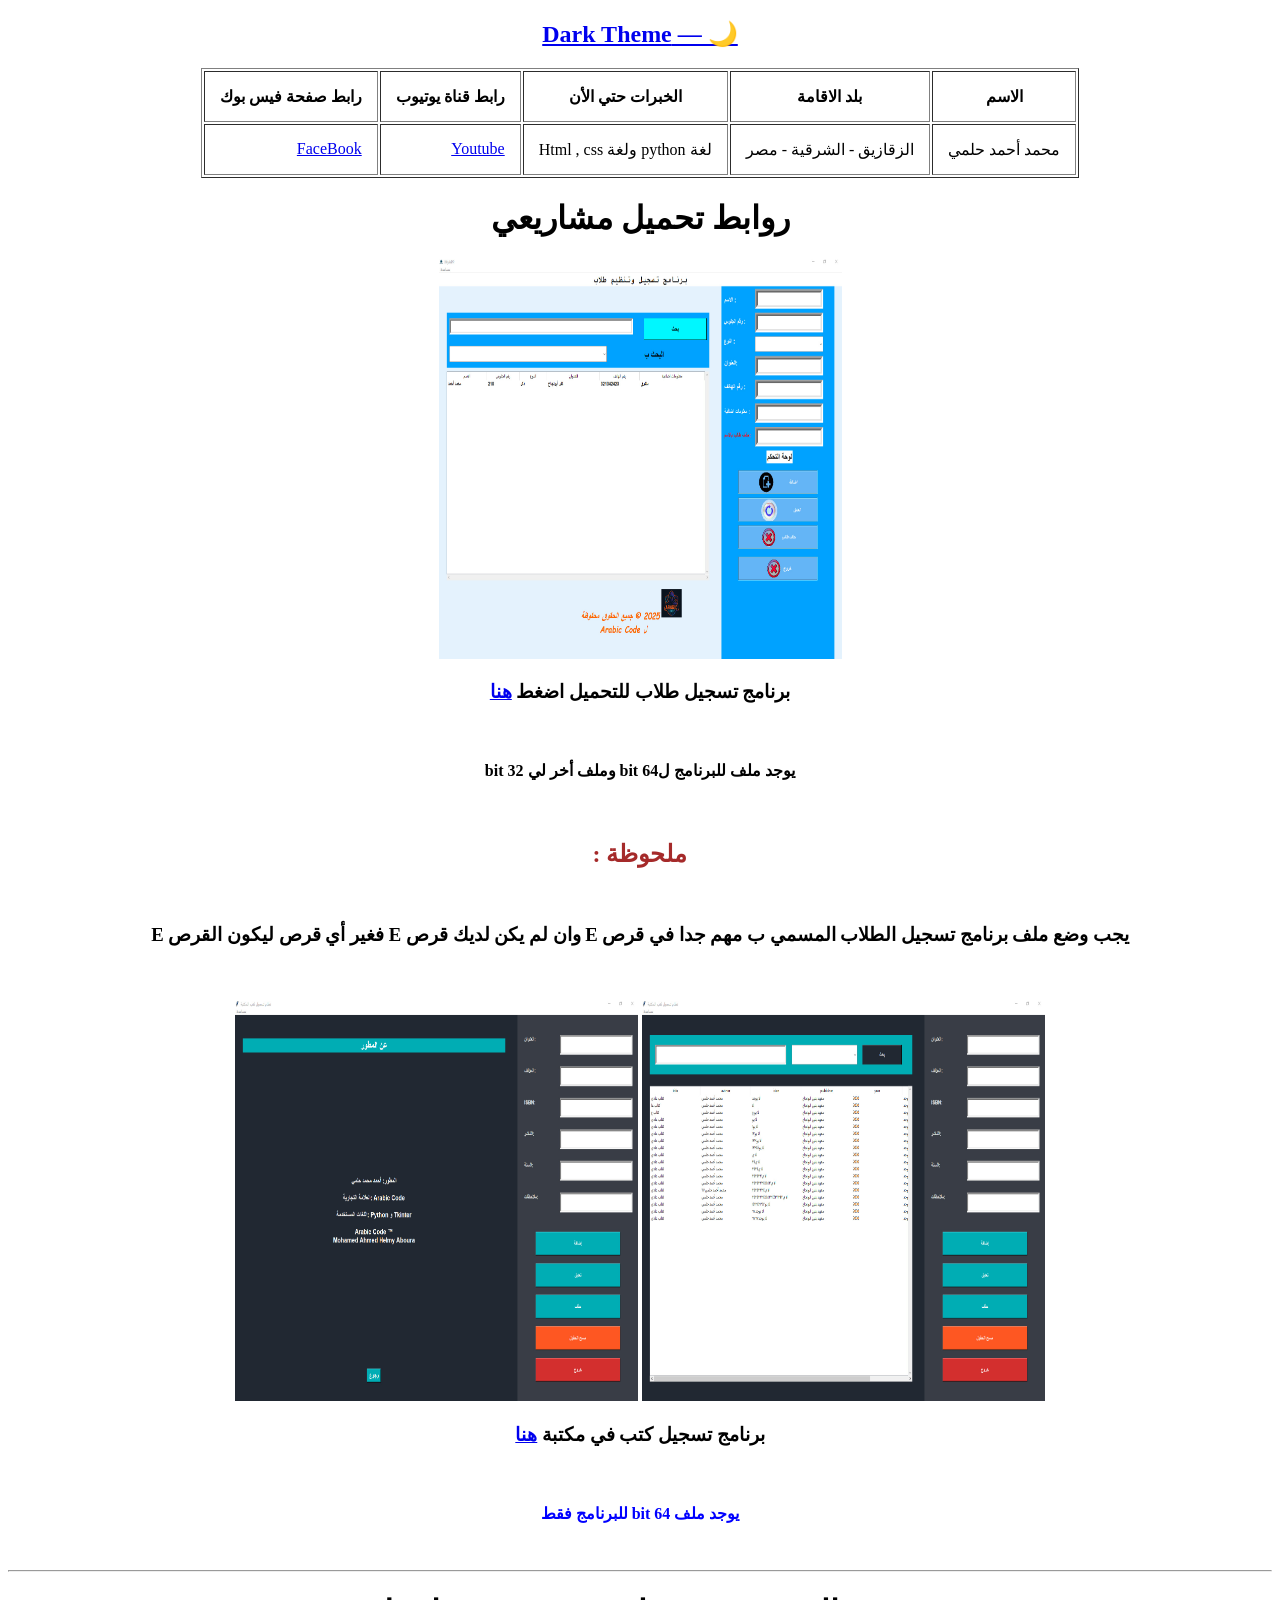
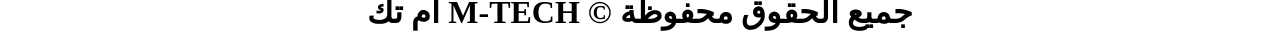
==== index.html @ 1eb2b3a7 "Update and rename موقعي .html to index.html" ====
<!DOCTYPE html>
<html lang="ar" dir="rtl">
<head>
    <meta charset="UTF-8">
    <meta name="viewport" content="width=device-width, initial-scale=1.0">
    <title>مشاريعي M-TECH</title>
    <link rel="icon" type="image/jpeg" href="8.jpg">

</head>
<body>
    <center>

    <h2><a href="index2.html">🌙 — Dark Theme </a></h2>

    <header>
        <table border="1" cellpadding="15" class="ree">
            <tr>
                <th>الاسم</th>
                <th>بلد الاقامة</th>
                <th>الخبرات حتي الأن</th>
                <th>رابط قناة يوتيوب</th>
                <th>رابط صفحة فيس بوك</th>
            </tr>

            <tr>
                <td>محمد أحمد حلمي</td>
                <td>الزقازيق - الشرقية - مصر</td>
                <td>لغة python ولغة Html , css </td>
                <td ><a href="https://www.youtube.com/@M-Tech11_dev" class="link1" target="_blank">Youtube</a></td>
                <td ><a href="https://www.facebook.com/mohamed.ahmed.helmy.aboura" class="link1" target="_blank">FaceBook</a></td>
            </tr>
        </table>
    </header>

    <main>

    <h1>روابط تحميل مشاريعي</h1>

        <section>


    <img src="1.jpg" alt="صورة برنامج تسجيل الطلاب" width="403" height="400" />

    <h3>برنامج تسجيل طلاب للتحميل اضغط  <a href="https://www.mediafire.com/file/fhd3fx7de8udrft/برنامج+تسجيل+طلاب+جديد.rar/file" target="_blank">هنا</a></h3>

    <br />

    <h4 class="re">يوجد ملف للبرنامج ل64 bit وملف أخر لي 32 bit</h4>
    
    <br />

    <h1 style="color:brown">ملحوظة : </h1>
    <br / >
    <h3>يجب وضع ملف برنامج تسجيل الطلاب المسمي ب مهم جدا في قرص E وان لم يكن لديك قرص E فغير أي قرص ليكون القرص E</h3>

    <br />

    </section>

    <section>

    
        <br / >

        <img src="2.jpg" alt="صورة برنامج تسجيل الكتب" width="403" height="400"/> <img src="3.jpg" alt="صورة برنامج تسجيل الكتب" width="403" height="400"/>
<br / >
        <h3>برنامج تسجيل كتب في مكتبة <a href="https://www.mediafire.com/file/rn9qs17rscm1urv/برنامج+تسجيل+كتب+مكتبة.rar/file" target="_blank">هنا</a></h3>
<br / >
        <h4 style="color:blue">يوجد ملف 64 bit للبرنامج فقط</h4>

        <br / >
        
        <hr>

    </section>

    </main>

    <footer>
        <h1 style="color:rgb(0, 0, 0)">جميع الحقوق محفوظة &copy; M-TECH ام تك</h1>
    </footer>
    </center>

</body>

</html>
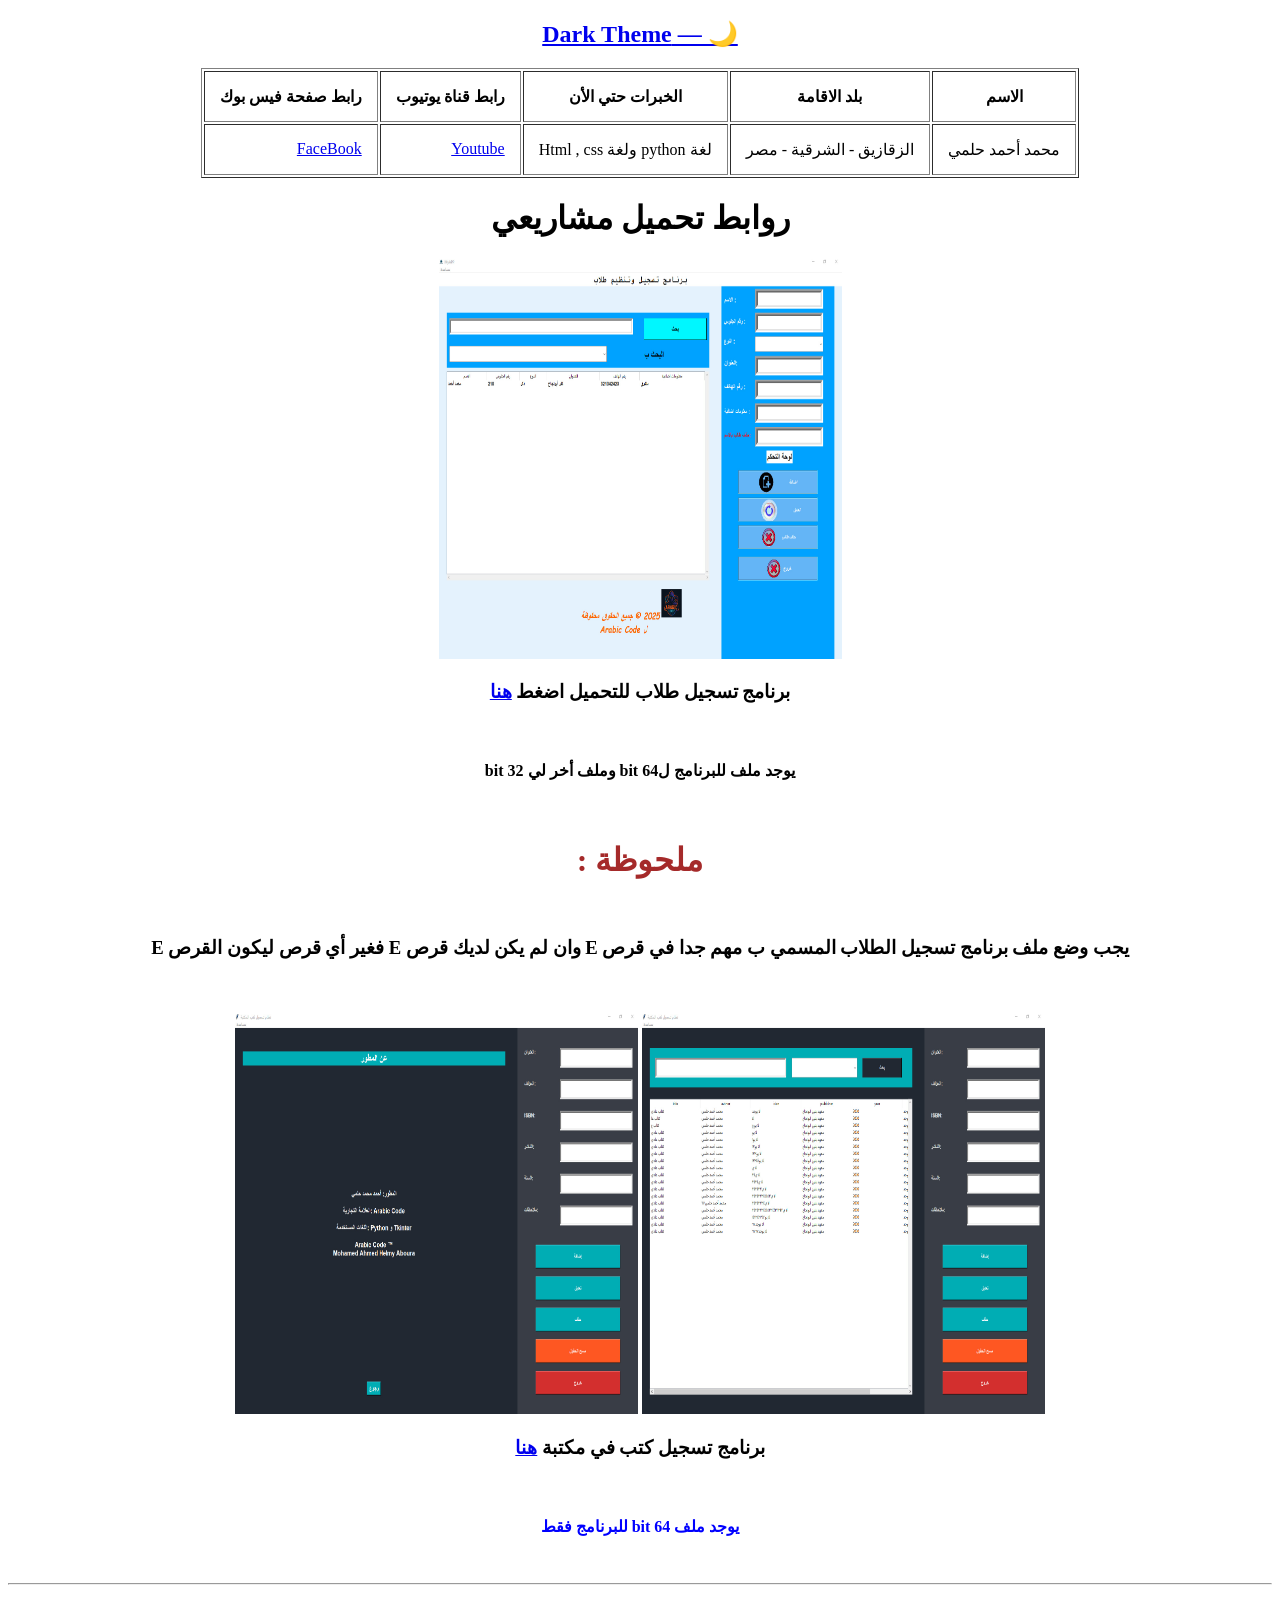
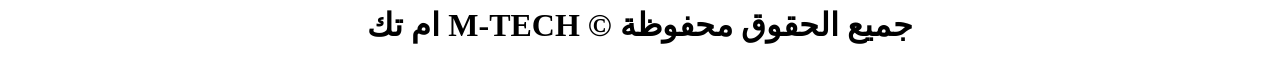
==== commit 72eafb86: "Update index.html" ====
--- a/index.html
+++ b/index.html
@@ -36,8 +36,6 @@
 
     <h1>روابط تحميل مشاريعي</h1>
 
-        <section>
-
 
     <img src="1.jpg" alt="صورة برنامج تسجيل الطلاب" width="403" height="400" />
 
@@ -55,9 +53,8 @@
 
     <br />
 
-    </section>
 
-    <section>
+   
 
     
         <br / >
@@ -72,7 +69,7 @@
         
         <hr>
 
-    </section>
+
 
     </main>
 
@@ -84,3 +81,4 @@
 </body>
 
 </html>
+
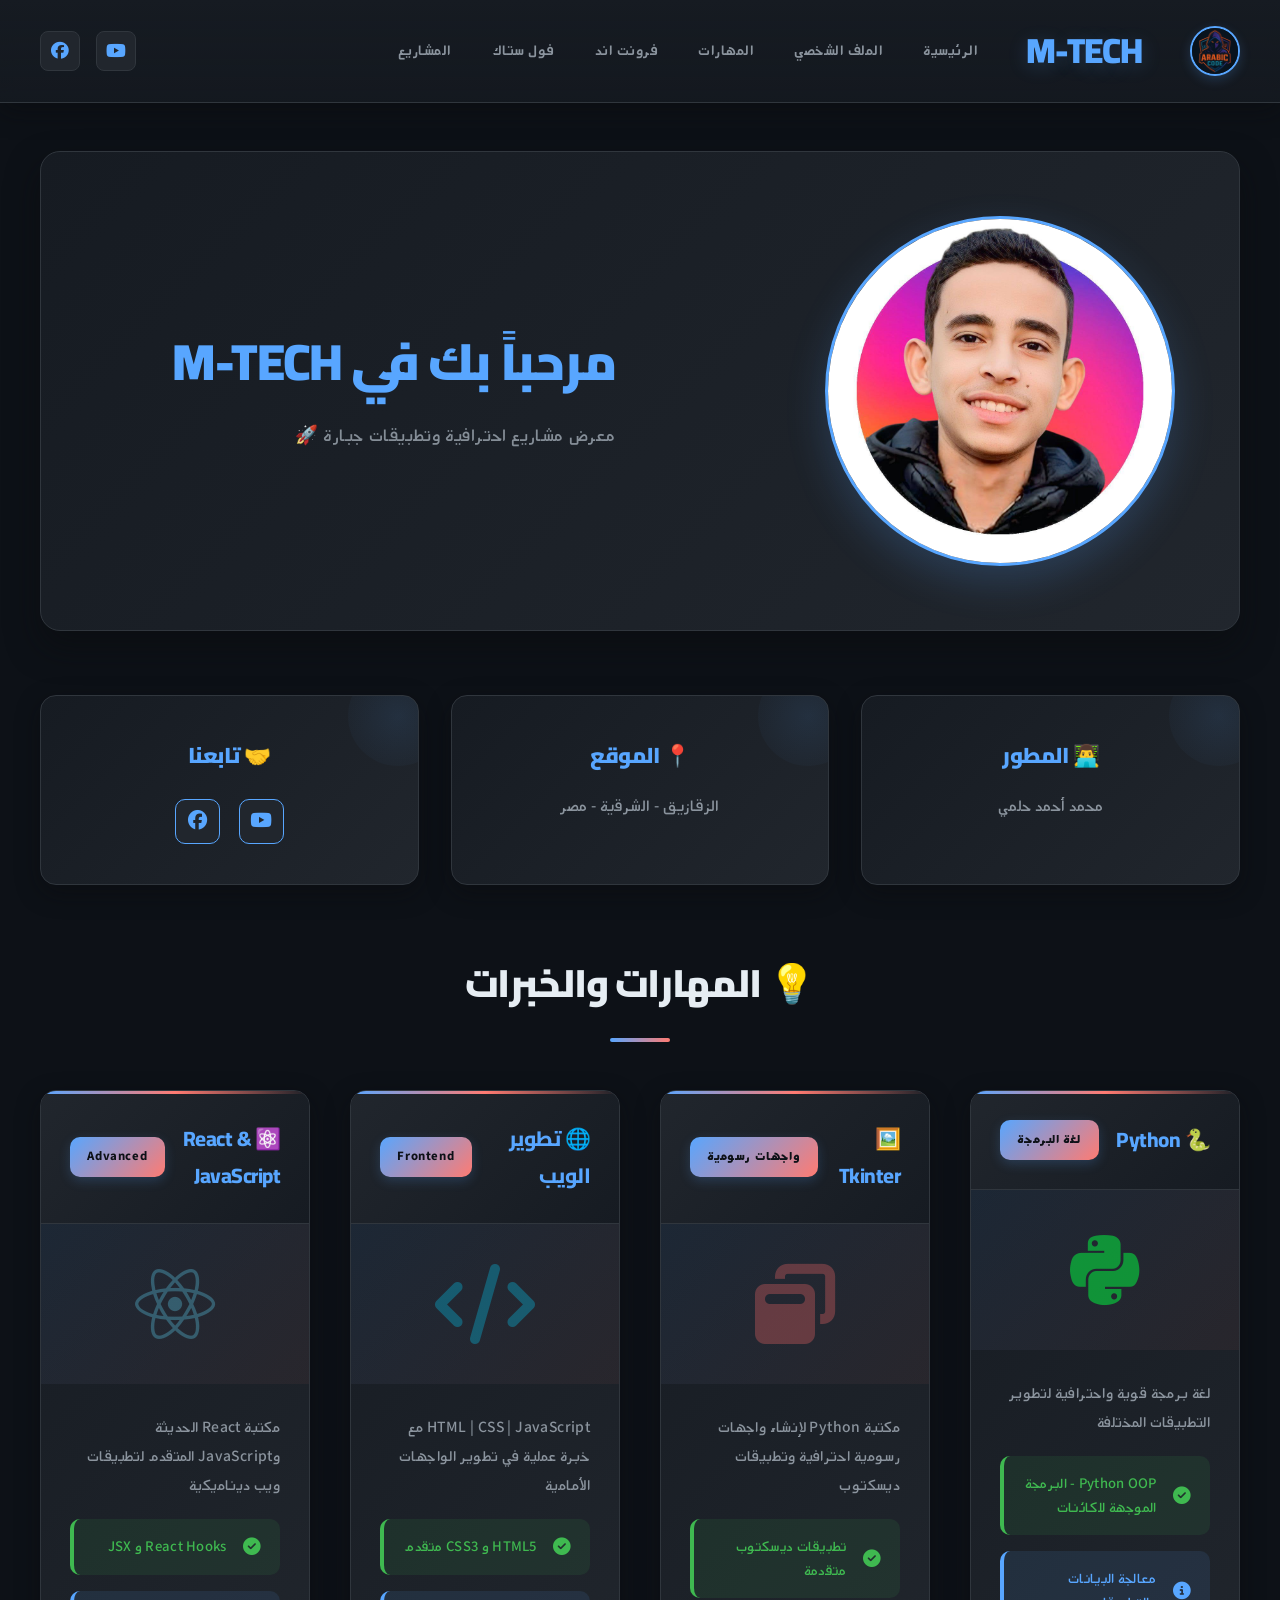
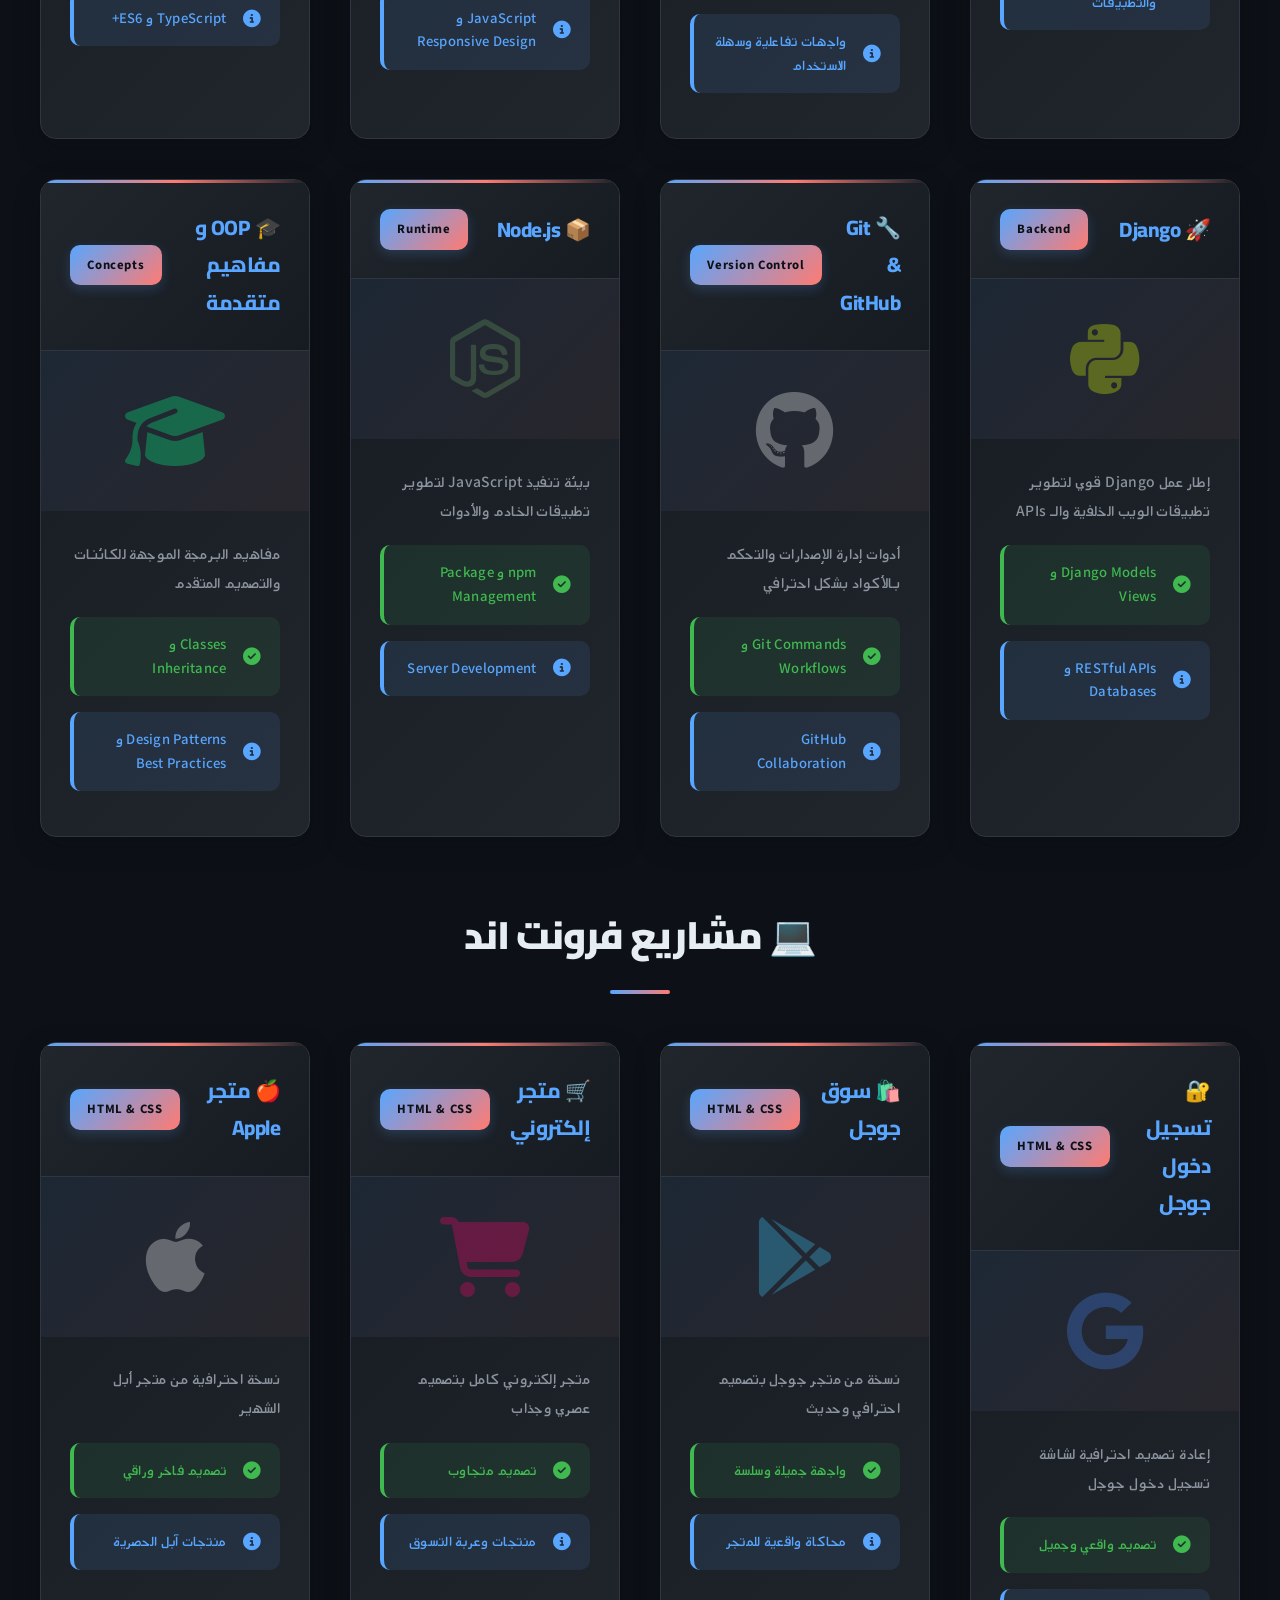
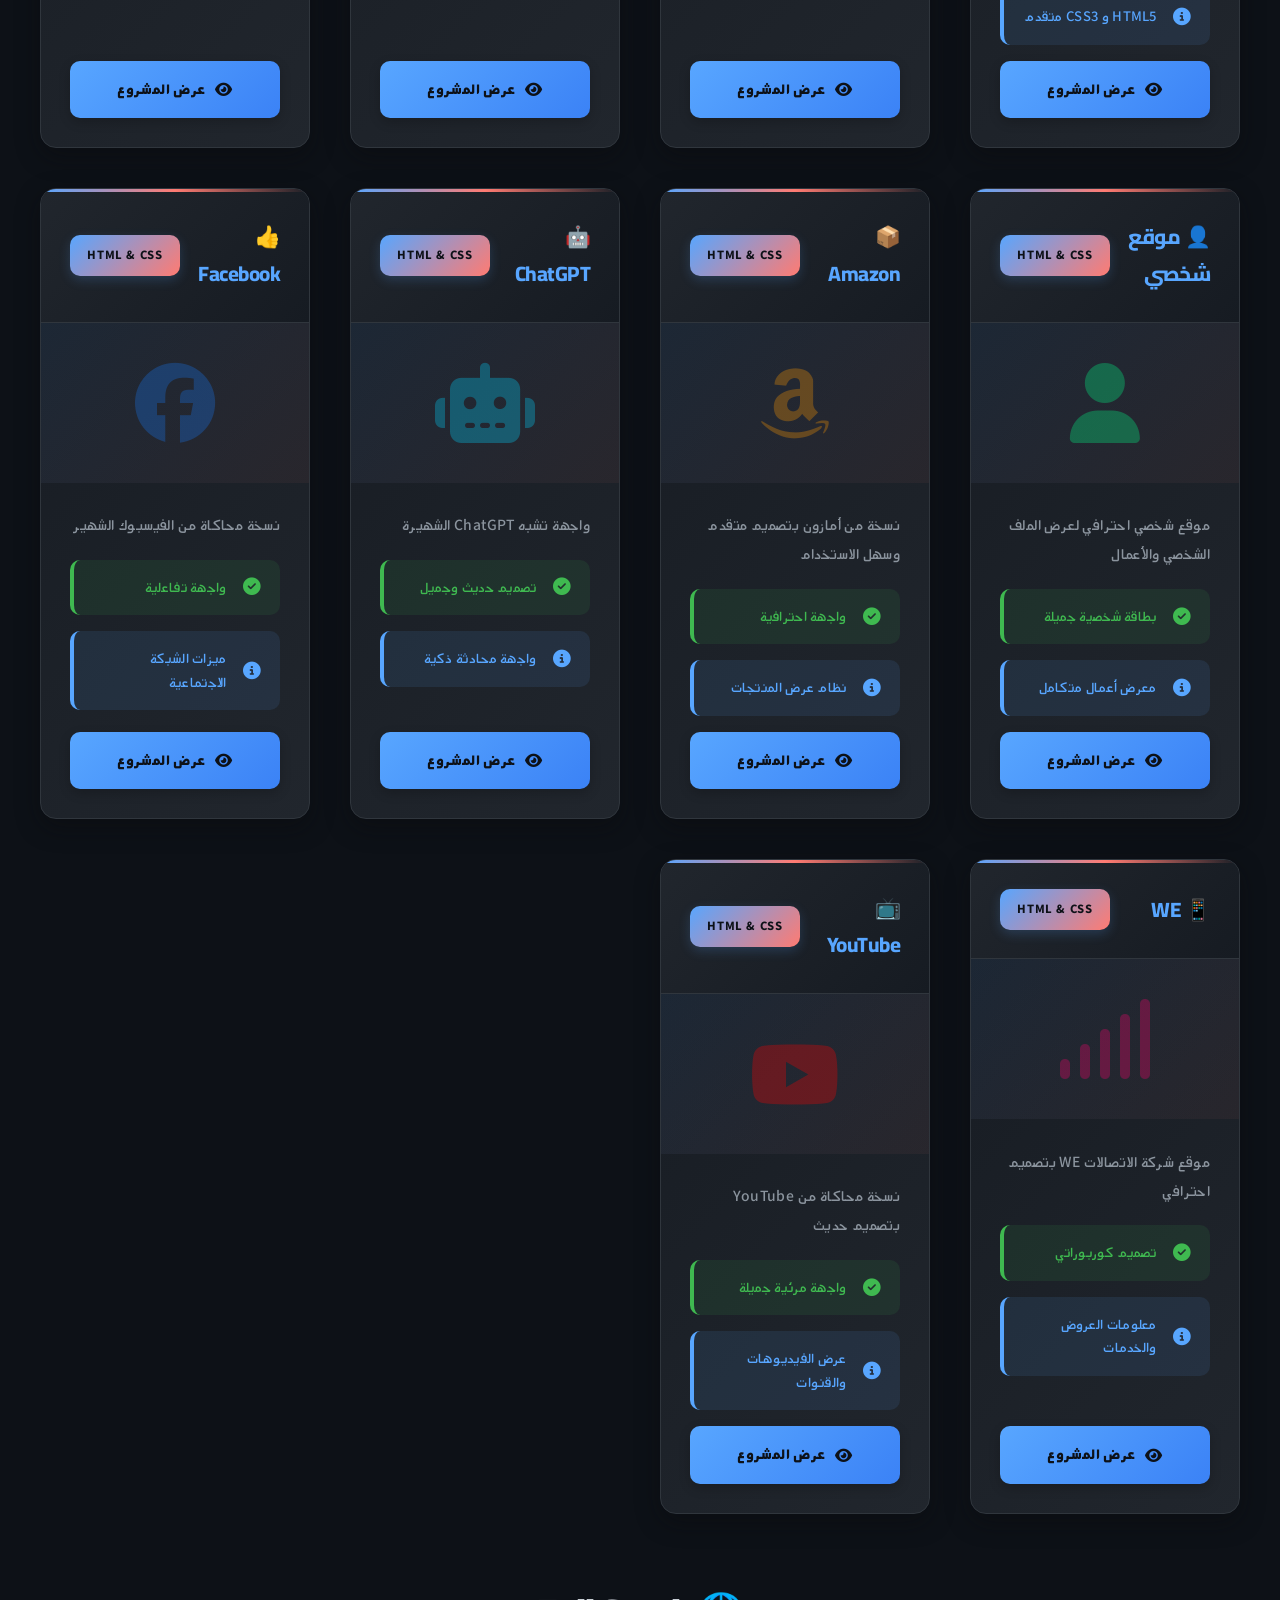
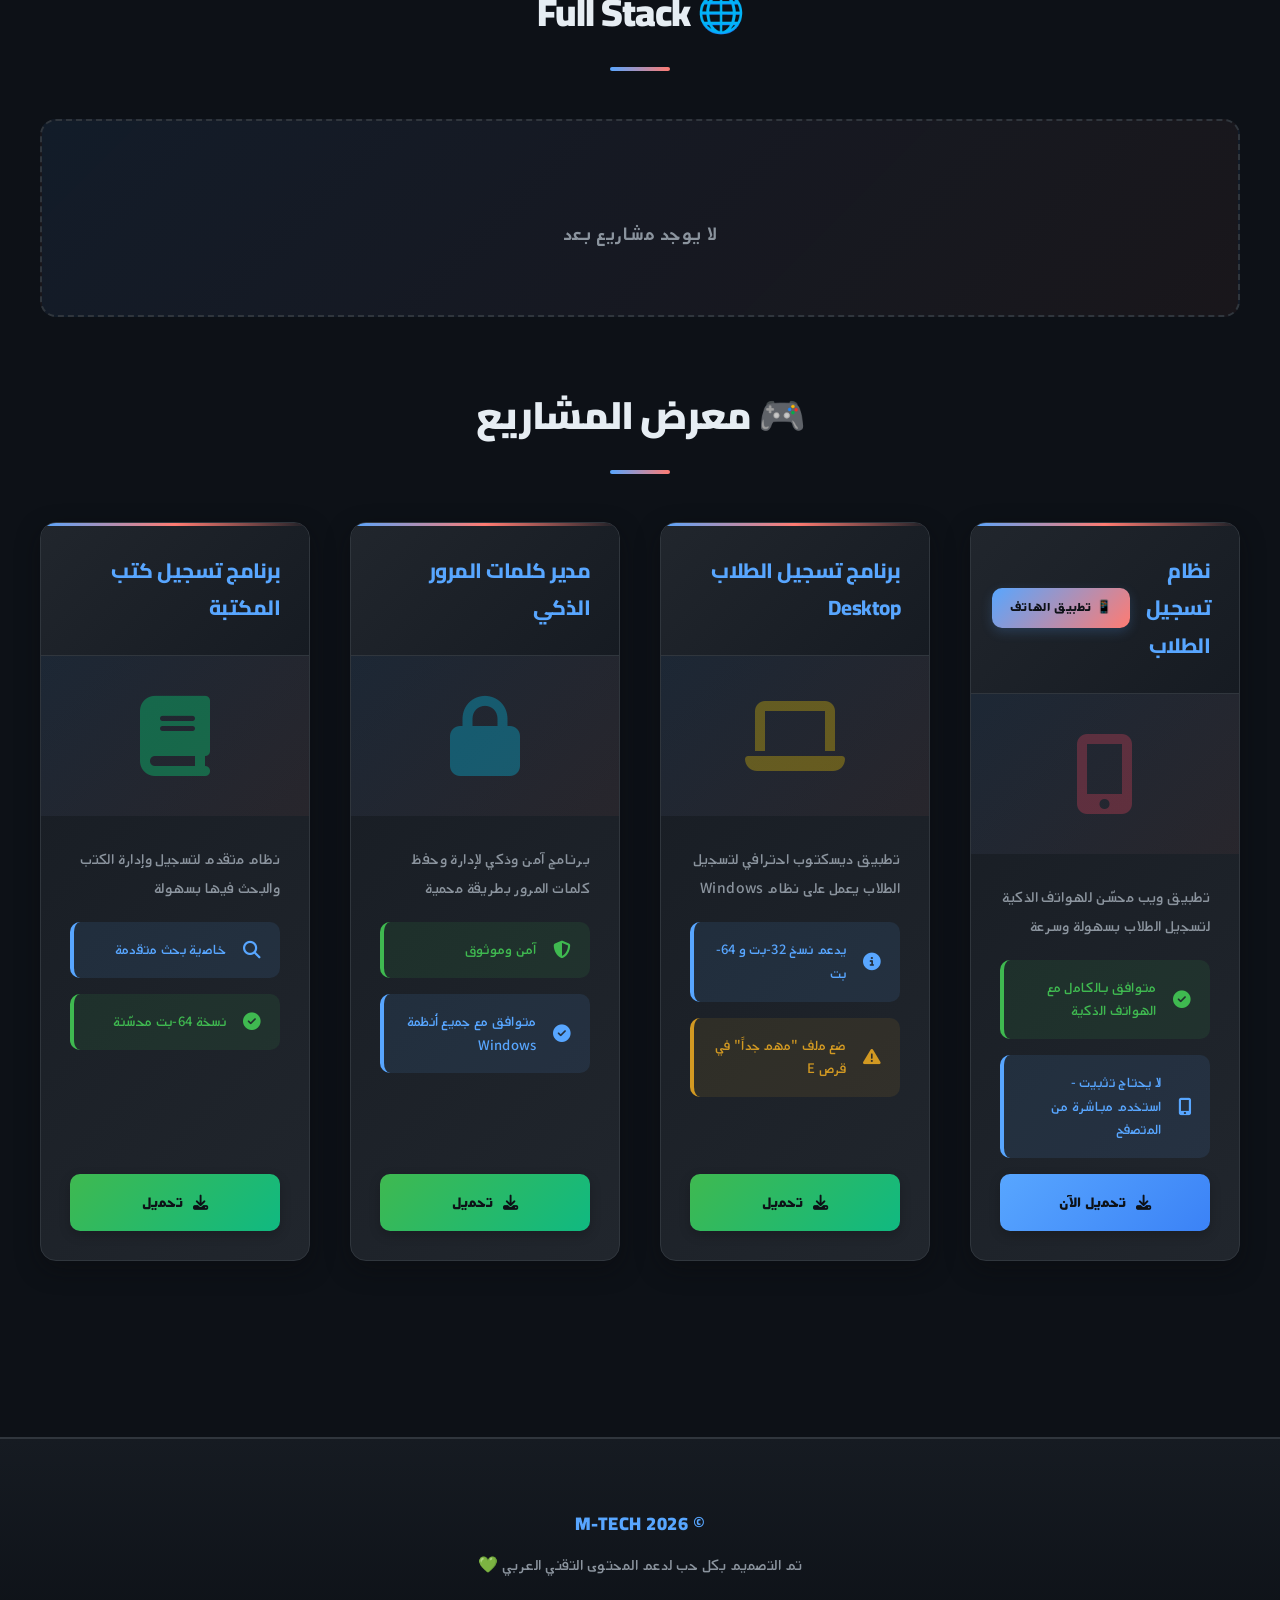
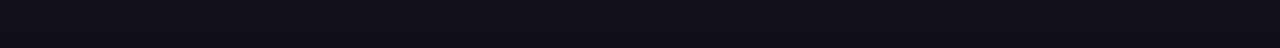
==== commit f0a55cfb: "Add files via upload" ====
--- a/index.html
+++ b/index.html
@@ -1,84 +1,815 @@
-<!DOCTYPE html>
-<html lang="ar" dir="rtl">
-<head>
-    <meta charset="UTF-8">
-    <meta name="viewport" content="width=device-width, initial-scale=1.0">
-    <title>مشاريعي M-TECH</title>
-    <link rel="icon" type="image/jpeg" href="8.jpg">
-
-</head>
-<body>
-    <center>
-
-    <h2><a href="index2.html">🌙 — Dark Theme </a></h2>
-
-    <header>
-        <table border="1" cellpadding="15" class="ree">
-            <tr>
-                <th>الاسم</th>
-                <th>بلد الاقامة</th>
-                <th>الخبرات حتي الأن</th>
-                <th>رابط قناة يوتيوب</th>
-                <th>رابط صفحة فيس بوك</th>
-            </tr>
-
-            <tr>
-                <td>محمد أحمد حلمي</td>
-                <td>الزقازيق - الشرقية - مصر</td>
-                <td>لغة python ولغة Html , css </td>
-                <td ><a href="https://www.youtube.com/@M-Tech11_dev" class="link1" target="_blank">Youtube</a></td>
-                <td ><a href="https://www.facebook.com/mohamed.ahmed.helmy.aboura" class="link1" target="_blank">FaceBook</a></td>
-            </tr>
-        </table>
-    </header>
-
-    <main>
-
-    <h1>روابط تحميل مشاريعي</h1>
-
-
-    <img src="1.jpg" alt="صورة برنامج تسجيل الطلاب" width="403" height="400" />
-
-    <h3>برنامج تسجيل طلاب للتحميل اضغط  <a href="https://www.mediafire.com/file/fhd3fx7de8udrft/برنامج+تسجيل+طلاب+جديد.rar/file" target="_blank">هنا</a></h3>
-
-    <br />
-
-    <h4 class="re">يوجد ملف للبرنامج ل64 bit وملف أخر لي 32 bit</h4>
-    
-    <br />
-
-    <h1 style="color:brown">ملحوظة : </h1>
-    <br / >
-    <h3>يجب وضع ملف برنامج تسجيل الطلاب المسمي ب مهم جدا في قرص E وان لم يكن لديك قرص E فغير أي قرص ليكون القرص E</h3>
-
-    <br />
-
-
-   
-
-    
-        <br / >
-
-        <img src="2.jpg" alt="صورة برنامج تسجيل الكتب" width="403" height="400"/> <img src="3.jpg" alt="صورة برنامج تسجيل الكتب" width="403" height="400"/>
-<br / >
-        <h3>برنامج تسجيل كتب في مكتبة <a href="https://www.mediafire.com/file/rn9qs17rscm1urv/برنامج+تسجيل+كتب+مكتبة.rar/file" target="_blank">هنا</a></h3>
-<br / >
-        <h4 style="color:blue">يوجد ملف 64 bit للبرنامج فقط</h4>
-
-        <br / >
-        
-        <hr>
-
-
-
-    </main>
-
-    <footer>
-        <h1 style="color:rgb(0, 0, 0)">جميع الحقوق محفوظة &copy; M-TECH ام تك</h1>
-    </footer>
-    </center>
-
-</body>
-
-</html>
-
+<!doctype html>
+<html lang="ar" dir="rtl">
+  <head>
+    <meta charset="UTF-8" />
+    <meta name="viewport" content="width=device-width, initial-scale=1.0" />
+    <title>M-TECH - معرض المشاريع</title>
+    <link
+      rel="stylesheet"
+      href="https://cdnjs.cloudflare.com/ajax/libs/font-awesome/6.4.0/css/all.min.css"
+    />
+    <link rel="stylesheet" href="style.css" />
+    <link rel="preconnect" href="https://fonts.googleapis.com" />
+    <link rel="preconnect" href="https://fonts.gstatic.com" crossorigin />
+    <link
+      href="https://fonts.googleapis.com/css2?family=Bitcount+Grid+Double:wght@100..900&display=swap"
+      rel="stylesheet"
+    />
+    <link rel="preconnect" href="https://fonts.googleapis.com" />
+    <link rel="preconnect" href="https://fonts.gstatic.com" crossorigin />
+    <link
+      href="https://fonts.googleapis.com/css2?family=Archivo+Black&family=Bitcount+Grid+Double:wght@100..900&display=swap"
+      rel="stylesheet"
+    />
+    <link rel="preconnect" href="https://fonts.googleapis.com" />
+    <link rel="preconnect" href="https://fonts.gstatic.com" crossorigin />
+    <link
+      href="https://fonts.googleapis.com/css2?family=Archivo+Black&family=Bitcount+Grid+Double:wght@100..900&family=Cairo:wght@200..1000&display=swap"
+      rel="stylesheet"
+    />
+    <link rel="preconnect" href="https://fonts.googleapis.com" />
+    <link rel="preconnect" href="https://fonts.gstatic.com" crossorigin />
+    <link
+      href="https://fonts.googleapis.com/css2?family=Cairo:wght@200..1000&display=swap"
+      rel="stylesheet"
+    />
+    <link rel="preconnect" href="https://fonts.googleapis.com" />
+    <link rel="preconnect" href="https://fonts.gstatic.com" crossorigin />
+    <link
+      href="https://fonts.googleapis.com/css2?family=Readex+Pro:wght@160..700&display=swap"
+      rel="stylesheet"
+    />
+    <link rel="preconnect" href="https://fonts.googleapis.com" />
+    <link rel="preconnect" href="https://fonts.gstatic.com" crossorigin />
+    <link
+      href="https://fonts.googleapis.com/css2?family=Noto+Nastaliq+Urdu:wght@400..700&display=swap"
+      rel="stylesheet"
+    />
+    <link rel="preconnect" href="https://fonts.googleapis.com" />
+    <link rel="preconnect" href="https://fonts.gstatic.com" crossorigin />
+    <link
+      href="https://fonts.googleapis.com/css2?family=Mada:wght@200..900&display=swap"
+      rel="stylesheet"
+    />
+    <link rel="preconnect" href="https://fonts.googleapis.com" />
+    <link rel="preconnect" href="https://fonts.gstatic.com" crossorigin />
+    <link
+      href="https://fonts.googleapis.com/css2?family=Lalezar&display=swap"
+      rel="stylesheet"
+    />
+  </head>
+
+  <body>
+    <!-- Navbar -->
+    <nav>
+      <div class="navbar-container">
+        <img src="3.png" alt="logo" class="logo-image" />
+        <div class="logo">M-TECH</div>
+        <div class="nav-menu">
+          <a href="#home" class="nav-link">الرئيسية</a>
+          <a href="#profile" class="nav-link">الملف الشخصي</a>
+          <a href="#skills" class="nav-link">المهارات</a>
+          <a href="#frontend" class="nav-link">فرونت اند</a>
+          <a href="#fullstack" class="nav-link">فول ستاك</a>
+          <a href="#projects" class="nav-link">المشاريع</a>
+        </div>
+        <div class="nav-social">
+          <a
+            href="https://www.youtube.com/@M-Tech11_dev"
+            target="_blank"
+            title="YouTube"
+          >
+            <i class="fab fa-youtube"></i>
+          </a>
+          <a
+            href="https://www.facebook.com/mohamed.ahmed.helmy.aboura"
+            target="_blank"
+            title="Facebook"
+          >
+            <i class="fab fa-facebook"></i>
+          </a>
+        </div>
+      </div>
+    </nav>
+
+    <!-- Main Container -->
+    <div class="container">
+      <!-- Hero Section -->
+      <section class="hero" id="home">
+        <img src="1.jpg" alt="myPhoto" class="hero-image" />
+        <div>
+          <h1>مرحباً بك في M-TECH</h1>
+          <p>معرض مشاريع احترافية وتطبيقات جبارة 🚀</p>
+        </div>
+      </section>
+
+      <!-- Profile Section -->
+      <section class="profile-section" id="profile">
+        <div class="profile-card">
+          <h3>👨‍💻 المطور</h3>
+          <p>محمد أحمد حلمي</p>
+        </div>
+        <div class="profile-card">
+          <h3>📍 الموقع</h3>
+          <p>الزقازيق - الشرقية - مصر</p>
+        </div>
+        <div class="profile-card">
+          <h3>🤝 تابعنا</h3>
+          <div class="social-links">
+            <a
+              href="https://www.youtube.com/@M-Tech11_dev"
+              class="social-link"
+              target="_blank"
+            >
+              <i class="fab fa-youtube"></i>
+            </a>
+            <a
+              href="https://www.facebook.com/mohamed.ahmed.helmy.aboura"
+              class="social-link"
+              target="_blank"
+            >
+              <i class="fab fa-facebook"></i>
+            </a>
+          </div>
+        </div>
+      </section>
+
+      <!-- Skills Section -->
+      <h2 class="projects-title">💡 المهارات والخبرات</h2>
+
+      <div class="projects-grid" id="skills">
+        <!-- Skill 1: Python -->
+        <div class="project-card">
+          <div class="project-header">
+            <h2>🐍 Python</h2>
+            <span class="badge">لغة البرمجة</span>
+          </div>
+          <div class="project-image">
+            <i
+              class="fab fa-python"
+              style="font-size: 80px; color: #00ff40; opacity: 0.5"
+            ></i>
+          </div>
+          <div class="project-body">
+            <p>لغة برمجة قوية واحترافية لتطوير التطبيقات المختلفة</p>
+            <div class="alert alert-success">
+              <i class="fas fa-check-circle"></i> Python OOP - البرمجة الموجهة
+              للكائنات
+            </div>
+            <div class="alert alert-info">
+              <i class="fas fa-info-circle"></i> معالجة البيانات والتطبيقات
+            </div>
+          </div>
+        </div>
+
+        <!-- Skill 2: Tkinter -->
+        <div class="project-card">
+          <div class="project-header">
+            <h2>🖼️ Tkinter</h2>
+            <span class="badge">واجهات رسومية</span>
+          </div>
+          <div class="project-image">
+            <i
+              class="fas fa-window-restore"
+              style="font-size: 80px; color: #ff6b6b; opacity: 0.3"
+            ></i>
+          </div>
+          <div class="project-body">
+            <p>مكتبة Python لإنشاء واجهات رسومية احترافية وتطبيقات ديسكتوب</p>
+            <div class="alert alert-success">
+              <i class="fas fa-check-circle"></i> تطبيقات ديسكتوب متقدمة
+            </div>
+            <div class="alert alert-info">
+              <i class="fas fa-info-circle"></i> واجهات تفاعلية وسهلة الاستخدام
+            </div>
+          </div>
+        </div>
+
+        <!-- Skill 3: Web Development -->
+        <div class="project-card">
+          <div class="project-header">
+            <h2>🌐 تطوير الويب</h2>
+            <span class="badge">Frontend</span>
+          </div>
+          <div class="project-image">
+            <i
+              class="fas fa-code"
+              style="font-size: 80px; color: #00d4ff; opacity: 0.3"
+            ></i>
+          </div>
+          <div class="project-body">
+            <p>
+              HTML | CSS | JavaScript مع خبرة عملية في تطوير الواجهات الأمامية
+            </p>
+            <div class="alert alert-success">
+              <i class="fas fa-check-circle"></i> HTML5 و CSS3 متقدم
+            </div>
+            <div class="alert alert-info">
+              <i class="fas fa-info-circle"></i> JavaScript و Responsive Design
+            </div>
+          </div>
+        </div>
+
+        <!-- Skill 4: React & JavaScript -->
+        <div class="project-card">
+          <div class="project-header">
+            <h2>⚛️ React & JavaScript</h2>
+            <span class="badge">Advanced</span>
+          </div>
+          <div class="project-image">
+            <i
+              class="fab fa-react"
+              style="font-size: 80px; color: #61dafb; opacity: 0.3"
+            ></i>
+          </div>
+          <div class="project-body">
+            <p>
+              مكتبة React الحديثة وJavaScript المتقدم لتطبيقات ويب ديناميكية
+            </p>
+            <div class="alert alert-success">
+              <i class="fas fa-check-circle"></i> React Hooks و JSX
+            </div>
+            <div class="alert alert-info">
+              <i class="fas fa-info-circle"></i> TypeScript و ES6+
+            </div>
+          </div>
+        </div>
+
+        <!-- Skill 5: Django -->
+        <div class="project-card">
+          <div class="project-header">
+            <h2>🚀 Django</h2>
+            <span class="badge">Backend</span>
+          </div>
+          <div class="project-image">
+            <i
+              class="fab fa-python"
+              style="font-size: 80px; color: #ddff00; opacity: 0.3"
+            ></i>
+          </div>
+          <div class="project-body">
+            <p>إطار عمل Django قوي لتطوير تطبيقات الويب الخلفية والـ APIs</p>
+            <div class="alert alert-success">
+              <i class="fas fa-check-circle"></i> Django Models و Views
+            </div>
+            <div class="alert alert-info">
+              <i class="fas fa-info-circle"></i> RESTful APIs و Databases
+            </div>
+          </div>
+        </div>
+
+        <!-- Skill 6: Git & GitHub -->
+        <div class="project-card">
+          <div class="project-header">
+            <h2>🔧 Git & GitHub</h2>
+            <span class="badge">Version Control</span>
+          </div>
+          <div class="project-image">
+            <i
+              class="fab fa-github"
+              style="font-size: 80px; color: #ffffff; opacity: 0.3"
+            ></i>
+          </div>
+          <div class="project-body">
+            <p>أدوات إدارة الإصدارات والتحكم بالأكواد بشكل احترافي</p>
+            <div class="alert alert-success">
+              <i class="fas fa-check-circle"></i> Git Commands و Workflows
+            </div>
+            <div class="alert alert-info">
+              <i class="fas fa-info-circle"></i> GitHub Collaboration
+            </div>
+          </div>
+        </div>
+
+        <!-- Skill 7: Node.js -->
+        <div class="project-card">
+          <div class="project-header">
+            <h2>📦 Node.js</h2>
+            <span class="badge">Runtime</span>
+          </div>
+          <div class="project-image">
+            <i
+              class="fab fa-node-js"
+              style="font-size: 80px; color: #68a063; opacity: 0.3"
+            ></i>
+          </div>
+          <div class="project-body">
+            <p>بيئة تنفيذ JavaScript لتطوير تطبيقات الخادم والأدوات</p>
+            <div class="alert alert-success">
+              <i class="fas fa-check-circle"></i> npm و Package Management
+            </div>
+            <div class="alert alert-info">
+              <i class="fas fa-info-circle"></i> Server Development
+            </div>
+          </div>
+        </div>
+
+        <!-- Skill 8: OOP & Advanced -->
+        <div class="project-card">
+          <div class="project-header">
+            <h2>🎓 OOP و مفاهيم متقدمة</h2>
+            <span class="badge">Concepts</span>
+          </div>
+          <div class="project-image">
+            <i
+              class="fas fa-graduation-cap"
+              style="font-size: 80px; color: #00ff88; opacity: 0.3"
+            ></i>
+          </div>
+          <div class="project-body">
+            <p>مفاهيم البرمجة الموجهة للكائنات والتصميم المتقدم</p>
+            <div class="alert alert-success">
+              <i class="fas fa-check-circle"></i> Classes و Inheritance
+            </div>
+            <div class="alert alert-info">
+              <i class="fas fa-info-circle"></i> Design Patterns و Best
+              Practices
+            </div>
+          </div>
+        </div>
+      </div>
+      <!-- Frontend Projects Section -->
+      <h2 class="projects-title">💻 مشاريع فرونت اند</h2>
+
+      <div class="projects-grid" id="frontend">
+        <!-- Project: Google Login -->
+        <div class="project-card">
+          <div class="project-header">
+            <h2>🔐 تسجيل دخول جوجل</h2>
+            <span class="badge">HTML & CSS</span>
+          </div>
+          <div class="project-image">
+            <i
+              class="fab fa-google"
+              style="font-size: 80px; color: #4285f4; opacity: 0.3"
+            ></i>
+          </div>
+          <div class="project-body">
+            <p>إعادة تصميم احترافية لشاشة تسجيل دخول جوجل</p>
+            <div class="alert alert-success">
+              <i class="fas fa-check-circle"></i> تصميم واقعي وجميل
+            </div>
+            <div class="alert alert-info">
+              <i class="fas fa-info-circle"></i> HTML5 و CSS3 متقدم
+            </div>
+            <div class="project-links">
+              <a
+                href="https://gamepatchhub88.github.io/signGoogle/"
+                class="btn btn-web"
+                target="_blank"
+              >
+                <i class="fas fa-eye"></i> عرض المشروع
+              </a>
+            </div>
+          </div>
+        </div>
+
+        <!-- Project: Google Play Store -->
+        <div class="project-card">
+          <div class="project-header">
+            <h2>🛍️ سوق جوجل</h2>
+            <span class="badge">HTML & CSS</span>
+          </div>
+          <div class="project-image">
+            <i
+              class="fab fa-google-play"
+              style="font-size: 80px; color: #3bccff; opacity: 0.3"
+            ></i>
+          </div>
+          <div class="project-body">
+            <p>نسخة من متجر جوجل بتصميم احترافي وحديث</p>
+            <div class="alert alert-success">
+              <i class="fas fa-check-circle"></i> واجهة جميلة وسلسة
+            </div>
+            <div class="alert alert-info">
+              <i class="fas fa-info-circle"></i> محاكاة واقعية للمتجر
+            </div>
+            <div class="project-links">
+              <a
+                href="https://gamepatchhub88.github.io/GoogleShop/"
+                class="btn btn-web"
+                target="_blank"
+              >
+                <i class="fas fa-eye"></i> عرض المشروع
+              </a>
+            </div>
+          </div>
+        </div>
+
+        <!-- Project: E-Commerce Store -->
+        <div class="project-card">
+          <div class="project-header">
+            <h2>🛒 متجر إلكتروني</h2>
+            <span class="badge">HTML & CSS</span>
+          </div>
+          <div class="project-image">
+            <i
+              class="fas fa-shopping-cart"
+              style="font-size: 80px; color: #ff006e; opacity: 0.3"
+            ></i>
+          </div>
+          <div class="project-body">
+            <p>متجر إلكتروني كامل بتصميم عصري وجذاب</p>
+            <div class="alert alert-success">
+              <i class="fas fa-check-circle"></i> تصميم متجاوب
+            </div>
+            <div class="alert alert-info">
+              <i class="fas fa-info-circle"></i> منتجات وعربة التسوق
+            </div>
+            <div class="project-links">
+              <a
+                href="https://gamepatchhub88.github.io/Shop12321/"
+                class="btn btn-web"
+                target="_blank"
+              >
+                <i class="fas fa-eye"></i> عرض المشروع
+              </a>
+            </div>
+          </div>
+        </div>
+
+        <!-- Project: Apple Store -->
+        <div class="project-card">
+          <div class="project-header">
+            <h2>🍎 متجر Apple</h2>
+            <span class="badge">HTML & CSS</span>
+          </div>
+          <div class="project-image">
+            <i
+              class="fab fa-apple"
+              style="font-size: 80px; color: #ffffff; opacity: 0.3"
+            ></i>
+          </div>
+          <div class="project-body">
+            <p>نسخة احترافية من متجر أبل الشهير</p>
+            <div class="alert alert-success">
+              <i class="fas fa-check-circle"></i> تصميم فاخر وراقي
+            </div>
+            <div class="alert alert-info">
+              <i class="fas fa-info-circle"></i> منتجات آبل الحصرية
+            </div>
+            <div class="project-links">
+              <a
+                href="https://gamepatchhub88.github.io/AppleShop/"
+                class="btn btn-web"
+                target="_blank"
+              >
+                <i class="fas fa-eye"></i> عرض المشروع
+              </a>
+            </div>
+          </div>
+        </div>
+
+        <!-- Project: Personal Website -->
+        <div class="project-card">
+          <div class="project-header">
+            <h2>👤 موقع شخصي</h2>
+            <span class="badge">HTML & CSS</span>
+          </div>
+          <div class="project-image">
+            <i
+              class="fas fa-user"
+              style="font-size: 80px; color: #00ff88; opacity: 0.3"
+            ></i>
+          </div>
+          <div class="project-body">
+            <p>موقع شخصي احترافي لعرض الملف الشخصي والأعمال</p>
+            <div class="alert alert-success">
+              <i class="fas fa-check-circle"></i> بطاقة شخصية جميلة
+            </div>
+            <div class="alert alert-info">
+              <i class="fas fa-info-circle"></i> معرض أعمال متكامل
+            </div>
+            <div class="project-links">
+              <a
+                href="https://mohamedahmedhelmyaboura-485a0.web.app/"
+                class="btn btn-web"
+                target="_blank"
+              >
+                <i class="fas fa-eye"></i> عرض المشروع
+              </a>
+            </div>
+          </div>
+        </div>
+
+        <!-- Project: Amazon -->
+        <div class="project-card">
+          <div class="project-header">
+            <h2>📦 Amazon</h2>
+            <span class="badge">HTML & CSS</span>
+          </div>
+          <div class="project-image">
+            <i
+              class="fab fa-amazon"
+              style="font-size: 80px; color: #ff9900; opacity: 0.3"
+            ></i>
+          </div>
+          <div class="project-body">
+            <p>نسخة من أمازون بتصميم متقدم وسهل الاستخدام</p>
+            <div class="alert alert-success">
+              <i class="fas fa-check-circle"></i> واجهة احترافية
+            </div>
+            <div class="alert alert-info">
+              <i class="fas fa-info-circle"></i> نظام عرض المنتجات
+            </div>
+            <div class="project-links">
+              <a
+                href="https://gamepatchhub88.github.io/Amazon/"
+                class="btn btn-web"
+                target="_blank"
+              >
+                <i class="fas fa-eye"></i> عرض المشروع
+              </a>
+            </div>
+          </div>
+        </div>
+
+        <!-- Project: ChatGPT Clone -->
+        <div class="project-card">
+          <div class="project-header">
+            <h2>🤖 ChatGPT</h2>
+            <span class="badge">HTML & CSS</span>
+          </div>
+          <div class="project-image">
+            <i
+              class="fas fa-robot"
+              style="font-size: 80px; color: #00d4ff; opacity: 0.3"
+            ></i>
+          </div>
+          <div class="project-body">
+            <p>واجهة تشبه ChatGPT الشهيرة</p>
+            <div class="alert alert-success">
+              <i class="fas fa-check-circle"></i> تصميم حديث وجميل
+            </div>
+            <div class="alert alert-info">
+              <i class="fas fa-info-circle"></i> واجهة محادثة ذكية
+            </div>
+            <div class="project-links">
+              <a
+                href="https://gamepatchhub88.github.io/chatgpt/"
+                class="btn btn-web"
+                target="_blank"
+              >
+                <i class="fas fa-eye"></i> عرض المشروع
+              </a>
+            </div>
+          </div>
+        </div>
+
+        <!-- Project: Facebook -->
+        <div class="project-card">
+          <div class="project-header">
+            <h2>👍 Facebook</h2>
+            <span class="badge">HTML & CSS</span>
+          </div>
+          <div class="project-image">
+            <i
+              class="fab fa-facebook"
+              style="font-size: 80px; color: #1877f2; opacity: 0.3"
+            ></i>
+          </div>
+          <div class="project-body">
+            <p>نسخة محاكاة من الفيسبوك الشهير</p>
+            <div class="alert alert-success">
+              <i class="fas fa-check-circle"></i> واجهة تفاعلية
+            </div>
+            <div class="alert alert-info">
+              <i class="fas fa-info-circle"></i> ميزات الشبكة الاجتماعية
+            </div>
+            <div class="project-links">
+              <a
+                href="https://gamepatchhub88.github.io/facebook/"
+                class="btn btn-web"
+                target="_blank"
+              >
+                <i class="fas fa-eye"></i> عرض المشروع
+              </a>
+            </div>
+          </div>
+        </div>
+
+        <!-- Project: WE Telecom -->
+        <div class="project-card">
+          <div class="project-header">
+            <h2>📱 WE</h2>
+            <span class="badge">HTML & CSS</span>
+          </div>
+          <div class="project-image">
+            <i
+              class="fas fa-signal"
+              style="font-size: 80px; color: #ff006e; opacity: 0.3"
+            ></i>
+          </div>
+          <div class="project-body">
+            <p>موقع شركة الاتصالات WE بتصميم احترافي</p>
+            <div class="alert alert-success">
+              <i class="fas fa-check-circle"></i> تصميم كوربوراتي
+            </div>
+            <div class="alert alert-info">
+              <i class="fas fa-info-circle"></i> معلومات العروض والخدمات
+            </div>
+            <div class="project-links">
+              <a
+                href="https://gamepatchhub88.github.io/WE/"
+                class="btn btn-web"
+                target="_blank"
+              >
+                <i class="fas fa-eye"></i> عرض المشروع
+              </a>
+            </div>
+          </div>
+        </div>
+
+        <!-- Project: YouTube Clone -->
+        <div class="project-card">
+          <div class="project-header">
+            <h2>📺 YouTube</h2>
+            <span class="badge">HTML & CSS</span>
+          </div>
+          <div class="project-image">
+            <i
+              class="fab fa-youtube"
+              style="font-size: 80px; color: #ff0000; opacity: 0.3"
+            ></i>
+          </div>
+          <div class="project-body">
+            <p>نسخة محاكاة من YouTube بتصميم حديث</p>
+            <div class="alert alert-success">
+              <i class="fas fa-check-circle"></i> واجهة مرئية جميلة
+            </div>
+            <div class="alert alert-info">
+              <i class="fas fa-info-circle"></i> عرض الفيديوهات والقنوات
+            </div>
+            <div class="project-links">
+              <a
+                href="https://gamepatchhub88.github.io/Youtube/"
+                class="btn btn-web"
+                target="_blank"
+              >
+                <i class="fas fa-eye"></i> عرض المشروع
+              </a>
+            </div>
+          </div>
+        </div>
+      </div>
+
+      <!-- Full Stack Projects Section -->
+      <h2 class="projects-title">🌐 Full Stack</h2>
+
+      <div class="projects-grid" id="fullstack">
+        <div class="empty-section">
+          <i
+            class="fas fa-construction"
+            style="
+              font-size: 80px;
+              color: var(--accent);
+              opacity: 0.5;
+              margin-bottom: 1rem;
+            "
+          ></i>
+          <p>لا يوجد مشاريع بعد</p>
+        </div>
+      </div>
+
+      <div>
+        <h2 class="projects-title">🎮 معرض المشاريع</h2>
+
+        <div class="projects-grid" id="projects">
+          <!-- Project 1 -->
+          <div class="project-card">
+            <div class="project-header">
+              <h2>نظام تسجيل الطلاب</h2>
+              <span class="badge">📱 تطبيق الهاتف</span>
+            </div>
+            <div class="project-image">
+              <i
+                class="fas fa-mobile-alt"
+                style="font-size: 80px; color: #e94560; opacity: 0.3"
+              ></i>
+            </div>
+            <div class="project-body">
+              <p>تطبيق ويب محسّن للهواتف الذكية لتسجيل الطلاب بسهولة وسرعة</p>
+              <div class="alert alert-success">
+                <i class="fas fa-check-circle"></i> متوافق بالكامل مع الهواتف
+                الذكية
+              </div>
+              <div class="alert alert-info">
+                <i class="fas fa-mobile-alt"></i> لا يحتاج تثبيت - استخدم مباشرة
+                من المتصفح
+              </div>
+              <div class="project-links">
+                <a
+                  href="https://www.mediafire.com/file/0v92et5sel16dfu/index.html/file"
+                  class="btn btn-web"
+                  target="_blank"
+                >
+                  <i class="fas fa-download"></i> تحميل الآن
+                </a>
+              </div>
+            </div>
+          </div>
+
+          <!-- Project 2 -->
+          <div class="project-card">
+            <div class="project-header">
+              <h2>برنامج تسجيل الطلاب Desktop</h2>
+            </div>
+            <div class="project-image">
+              <i
+                class="fas fa-laptop"
+                style="font-size: 80px; color: #ffd600; opacity: 0.3"
+              ></i>
+            </div>
+            <div class="project-body">
+              <p>تطبيق ديسكتوب احترافي لتسجيل الطلاب يعمل على نظام Windows</p>
+              <div class="alert alert-info">
+                <i class="fas fa-info-circle"></i> يدعم نسخ 32-بت و 64-بت
+              </div>
+              <div class="alert alert-warning">
+                <i class="fas fa-exclamation-triangle"></i> ضع ملف "مهم جداً" في
+                قرص E
+              </div>
+              <div class="project-links">
+                <a
+                  href="https://www.mediafire.com/file/rgauicsmes63tqd/"
+                  class="btn btn-download"
+                  target="_blank"
+                >
+                  <i class="fas fa-download"></i> تحميل
+                </a>
+              </div>
+            </div>
+          </div>
+
+          <!-- Project 3 -->
+          <div class="project-card">
+            <div class="project-header">
+              <h2>مدير كلمات المرور الذكي</h2>
+            </div>
+            <div class="project-image">
+              <i
+                class="fas fa-lock"
+                style="font-size: 80px; color: #00d4ff; opacity: 0.3"
+              ></i>
+            </div>
+            <div class="project-body">
+              <p>برنامج آمن وذكي لإدارة وحفظ كلمات المرور بطريقة محمية</p>
+              <div class="alert alert-success">
+                <i class="fas fa-shield-alt"></i> آمن وموثوق
+              </div>
+              <div class="alert alert-info">
+                <i class="fas fa-check-circle"></i> متوافق مع جميع أنظمة Windows
+              </div>
+              <div class="project-links">
+                <a
+                  href="https://www.mediafire.com/file/77skq2o5w9q65pv/"
+                  class="btn btn-download"
+                  target="_blank"
+                >
+                  <i class="fas fa-download"></i> تحميل
+                </a>
+              </div>
+            </div>
+          </div>
+
+          <!-- Project 4 -->
+          <div class="project-card">
+            <div class="project-header">
+              <h2>برنامج تسجيل كتب المكتبة</h2>
+            </div>
+            <div class="project-image">
+              <i
+                class="fas fa-book"
+                style="font-size: 80px; color: #00ff88; opacity: 0.3"
+              ></i>
+            </div>
+            <div class="project-body">
+              <p>نظام متقدم لتسجيل وإدارة الكتب والبحث فيها بسهولة</p>
+              <div class="alert alert-info">
+                <i class="fas fa-search"></i> خاصية بحث متقدمة
+              </div>
+              <div class="alert alert-success">
+                <i class="fas fa-check-circle"></i> نسخة 64-بت محسّنة
+              </div>
+              <div class="project-links">
+                <a
+                  href="https://www.mediafire.com/file/rn9qs17rscm1urv/"
+                  class="btn btn-download"
+                  target="_blank"
+                >
+                  <i class="fas fa-download"></i> تحميل
+                </a>
+              </div>
+            </div>
+          </div>
+        </div>
+      </div>
+    </div>
+
+    <!-- Footer -->
+    <footer>
+      <p><span class="footer-text">© 2026 M-TECH</span></p>
+      <p>تم التصميم بكل حب لدعم المحتوى التقني العربي 💚</p>
+    </footer>
+  </body>
+</html>
--- a/style.css
+++ b/style.css
@@ -0,0 +1,719 @@
+:root {
+  --primary: #0d1117;
+  --secondary: #161b22;
+  --tertiary: #21262d;
+  --card-bg: #0d1117;
+  --card-border: #30363d;
+  --accent: #58a6ff;
+  --accent-pink: #ff7b72;
+  --accent-green: #3fb950;
+  --accent-orange: #d29922;
+  --text-primary: #e6edf3;
+  --text-secondary: #8b949e;
+  --text-tertiary: #6e7681;
+  --shadow-sm: 0 3px 12px rgba(10, 11, 13, 0.3);
+  --shadow-md: 0 8px 24px rgba(10, 11, 13, 0.4);
+  --shadow-lg: 0 16px 32px rgba(10, 11, 13, 0.5);
+  --font-heading: "Cairo", "Mada", sans-serif;
+  --font-body: "Mada", "Cairo", sans-serif;
+}
+
+* {
+  margin: 0;
+  padding: 0;
+  box-sizing: border-box;
+}
+
+html {
+  scroll-behavior: smooth;
+  scroll-padding-top: 100px;
+}
+
+body {
+  font-family: var(--font-body);
+  background-color: var(--primary);
+  color: var(--text-primary);
+  line-height: 1.8;
+  letter-spacing: 0.4px;
+  font-weight: 500;
+  font-size: 1rem;
+}
+
+/* Navigation Bar */
+nav {
+  background: linear-gradient(
+    180deg,
+    var(--secondary) 0%,
+    rgba(22, 27, 34, 0.8) 100%
+  );
+  padding: 0;
+  box-shadow: var(--shadow-md);
+  position: sticky;
+  top: 0;
+  z-index: 100;
+  border-bottom: 1px solid var(--card-border);
+  backdrop-filter: blur(8px);
+}
+
+.navbar-container {
+  max-width: 1400px;
+  margin: 0 auto;
+  padding: 1.2rem 2.5rem;
+  display: flex;
+  justify-content: space-between;
+  align-items: center;
+  gap: 3rem;
+}
+
+.logo {
+  font-family: var(--font-heading);
+  font-size: 2.2rem;
+  font-weight: 900;
+  color: var(--accent);
+  letter-spacing: -1px;
+  text-shadow: 0 4px 20px rgba(88, 166, 255, 0.2);
+  flex-shrink: 0;
+}
+
+.nav-menu {
+  display: flex;
+  gap: 2.5rem;
+  align-items: center;
+  flex: 1;
+}
+
+.nav-link {
+  color: var(--text-secondary);
+  text-decoration: none;
+  font-size: 0.95rem;
+  font-weight: 600;
+  position: relative;
+  font-family: var(--font-body);
+  padding: 0.5rem 0;
+  letter-spacing: 0.5px;
+}
+
+.nav-link::after {
+  content: "";
+  position: absolute;
+  bottom: -5px;
+  right: 0;
+  width: 0;
+  height: 2px;
+  background: linear-gradient(90deg, var(--accent), var(--accent-pink));
+}
+
+.nav-link:hover {
+  color: var(--accent);
+}
+
+.nav-link:hover::after {
+  width: 100%;
+}
+
+.nav-social {
+  display: flex;
+  gap: 1rem;
+  align-items: center;
+  flex-shrink: 0;
+}
+
+.nav-social a {
+  display: inline-flex;
+  align-items: center;
+  justify-content: center;
+  width: 40px;
+  height: 40px;
+  background: var(--tertiary);
+  color: var(--accent);
+  border-radius: 8px;
+  font-size: 1.1rem;
+  text-decoration: none;
+  border: 1px solid var(--card-border);
+}
+
+.nav-social a:hover {
+  background: var(--accent);
+  color: var(--primary);
+  border-color: var(--accent);
+}
+
+/* Container */
+.container {
+  max-width: 1400px;
+  margin: 0 auto;
+  padding: 3rem 2.5rem;
+}
+
+/* Hero Section */
+.hero {
+  background: linear-gradient(
+    135deg,
+    var(--secondary) 0%,
+    var(--tertiary) 100%
+  );
+  color: var(--text-primary);
+  padding: 4rem;
+  border-radius: 20px;
+  margin-bottom: 4rem;
+  box-shadow: var(--shadow-lg);
+  border: 1px solid var(--card-border);
+  display: grid;
+  grid-template-columns: 1fr 1fr;
+  align-items: center;
+  justify-content: center;
+  gap: 3rem;
+  position: relative;
+  overflow: hidden;
+}
+
+.hero::before {
+  display: none;
+}
+
+.hero::after {
+  display: none;
+}
+
+.hero > * {
+  position: relative;
+  z-index: 1;
+}
+
+.hero h1 {
+  font-family: var(--font-heading);
+  font-size: 3.2rem;
+  margin-bottom: 1.5rem;
+  font-weight: 900;
+  color: var(--accent);
+  line-height: 1.3;
+  letter-spacing: -1.5px;
+}
+
+.hero p {
+  font-size: 1.15rem;
+  opacity: 0.95;
+  letter-spacing: 0.6px;
+  color: var(--text-secondary);
+  line-height: 1.9;
+  font-family: var(--font-body);
+  font-weight: 500;
+}
+
+/* Profile Section */
+.profile-section {
+  display: grid;
+  grid-template-columns: repeat(auto-fit, minmax(280px, 1fr));
+  gap: 2rem;
+  margin-bottom: 4rem;
+}
+
+.profile-card {
+  background: linear-gradient(
+    135deg,
+    var(--secondary) 0%,
+    var(--tertiary) 100%
+  );
+  padding: 2.5rem;
+  border-radius: 16px;
+  box-shadow: var(--shadow-md);
+  border: 1px solid var(--card-border);
+  text-align: center;
+  position: relative;
+  overflow: hidden;
+}
+
+.profile-card::before {
+  content: "";
+  position: absolute;
+  top: 0;
+  right: 0;
+  width: 100px;
+  height: 100px;
+  background: radial-gradient(circle, rgba(88, 166, 255, 0.1), transparent);
+  border-radius: 50%;
+  transform: translate(30%, -30%);
+}
+
+.profile-card h3 {
+  font-family: var(--font-heading);
+  font-size: 1.35rem;
+  color: var(--accent);
+  margin-bottom: 1rem;
+  font-weight: 900;
+  position: relative;
+  z-index: 1;
+  letter-spacing: -0.5px;
+}
+
+.profile-card p {
+  color: var(--text-secondary);
+  font-size: 1.05rem;
+  position: relative;
+  z-index: 1;
+  font-family: var(--font-body);
+  font-weight: 500;
+  line-height: 1.8;
+}
+
+.social-links {
+  display: flex;
+  justify-content: center;
+  gap: 1.2rem;
+  margin-top: 1.5rem;
+}
+
+.social-link {
+  display: inline-flex;
+  align-items: center;
+  justify-content: center;
+  width: 45px;
+  height: 45px;
+  background: var(--tertiary);
+  color: var(--accent);
+  border-radius: 10px;
+  font-size: 1.2rem;
+  text-decoration: none;
+  border: 1.5px solid var(--accent);
+  position: relative;
+  z-index: 1;
+}
+
+.social-link:hover {
+  background: var(--accent);
+  color: var(--primary);
+}
+
+/* Projects Title */
+.projects-title {
+  font-family: var(--font-heading);
+  font-size: 2.4rem;
+  color: var(--text-primary);
+  margin-bottom: 3rem;
+  text-align: center;
+  font-weight: 900;
+  letter-spacing: -1px;
+  position: relative;
+  padding-bottom: 1.5rem;
+}
+
+.projects-title::after {
+  content: "";
+  position: absolute;
+  bottom: 0;
+  left: 50%;
+  transform: translateX(-50%);
+  width: 60px;
+  height: 4px;
+  background: linear-gradient(90deg, var(--accent), var(--accent-pink));
+  border-radius: 2px;
+}
+
+/* Projects Grid */
+.projects-grid {
+  display: grid;
+  grid-template-columns: repeat(4, 1fr);
+  gap: 2.5rem;
+  margin-bottom: 4rem;
+}
+
+.project-card {
+  background: linear-gradient(
+    135deg,
+    var(--secondary) 0%,
+    var(--tertiary) 100%
+  );
+  border-radius: 16px;
+  overflow: hidden;
+  box-shadow: var(--shadow-md);
+  display: flex;
+  flex-direction: column;
+  height: 100%;
+  border: 1px solid var(--card-border);
+  position: relative;
+  group: 1;
+}
+
+.project-card::before {
+  content: "";
+  position: absolute;
+  top: 0;
+  left: 0;
+  right: 0;
+  height: 3px;
+  background: linear-gradient(
+    90deg,
+    var(--accent),
+    var(--accent-pink),
+    transparent
+  );
+  z-index: 10;
+}
+
+.project-header {
+  background: linear-gradient(
+    135deg,
+    var(--tertiary) 0%,
+    var(--secondary) 100%
+  );
+  color: var(--text-primary);
+  padding: 1.8rem;
+  display: flex;
+  justify-content: space-between;
+  align-items: center;
+  border-bottom: 1px solid var(--card-border);
+  gap: 1rem;
+}
+
+.project-header h2 {
+  font-family: var(--font-heading);
+  font-size: 1.3rem;
+  margin: 0;
+  flex: 1;
+  color: var(--accent);
+  font-weight: 800;
+  letter-spacing: -0.5px;
+}
+
+.badge {
+  background: linear-gradient(135deg, var(--accent), var(--accent-pink));
+  color: var(--primary);
+  padding: 0.55rem 1.1rem;
+  border-radius: 10px;
+  font-size: 0.8rem;
+  white-space: nowrap;
+  font-weight: 700;
+  letter-spacing: 0.6px;
+  box-shadow: 0 4px 12px rgba(88, 166, 255, 0.2);
+  font-family: var(--font-body);
+}
+
+.project-image {
+  display: flex;
+  align-items: center;
+  justify-content: center;
+  padding: 2.5rem 1.5rem;
+  background: linear-gradient(
+    135deg,
+    rgba(88, 166, 255, 0.08) 0%,
+    rgba(255, 123, 114, 0.05) 100%
+  );
+  min-height: 160px;
+}
+
+.project-body {
+  padding: 1.8rem;
+  flex-grow: 1;
+  display: flex;
+  flex-direction: column;
+}
+
+.project-body p {
+  color: var(--text-secondary);
+  margin-bottom: 1.2rem;
+  font-size: 0.98rem;
+  line-height: 1.85;
+  font-family: var(--font-body);
+  font-weight: 500;
+  letter-spacing: 0.4px;
+}
+
+/* Alerts */
+.alert {
+  padding: 1rem 1.2rem;
+  border-radius: 10px;
+  margin-bottom: 1rem;
+  display: flex;
+  align-items: center;
+  gap: 1rem;
+  font-size: 0.92rem;
+  border-left: 4px solid;
+  font-family: var(--font-body);
+  font-weight: 500;
+  letter-spacing: 0.3px;
+  line-height: 1.6;
+}
+
+.alert-success {
+  background: rgba(63, 185, 80, 0.1);
+  color: var(--accent-green);
+  border-left-color: var(--accent-green);
+}
+
+.alert-info {
+  background: rgba(88, 166, 255, 0.1);
+  color: var(--accent);
+  border-left-color: var(--accent);
+}
+
+.alert-warning {
+  background: rgba(210, 153, 34, 0.1);
+  color: var(--accent-orange);
+  border-left-color: var(--accent-orange);
+}
+
+.alert i {
+  flex-shrink: 0;
+  font-size: 1.1rem;
+}
+
+/* Project Links */
+.project-links {
+  display: flex;
+  gap: 1rem;
+  margin-top: auto;
+  flex-wrap: wrap;
+}
+
+.btn {
+  display: inline-flex;
+  align-items: center;
+  justify-content: center;
+  gap: 0.6rem;
+  padding: 0.95rem 1.8rem;
+  border-radius: 10px;
+  text-decoration: none;
+  font-weight: 700;
+  font-size: 0.95rem;
+  border: none;
+  cursor: pointer;
+  flex: 1;
+  min-width: 140px;
+  text-align: center;
+  font-family: var(--font-body);
+  letter-spacing: 0.4px;
+  box-shadow: 0 4px 12px rgba(0, 0, 0, 0.2);
+}
+
+.btn-web {
+  background: linear-gradient(135deg, var(--accent), #3b82f6);
+  color: var(--primary);
+  font-weight: 700;
+}
+
+.btn-web:hover {
+  background: linear-gradient(135deg, #3b82f6, var(--accent));
+  box-shadow: 0 6px 16px rgba(88, 166, 255, 0.3);
+}
+
+.btn-download {
+  background: linear-gradient(135deg, var(--accent-green), #10b981);
+  color: var(--primary);
+  font-weight: 700;
+}
+
+.btn-download:hover {
+  background: linear-gradient(135deg, #10b981, var(--accent-green));
+  box-shadow: 0 6px 16px rgba(63, 185, 80, 0.3);
+}
+
+/* Footer */
+footer {
+  background: linear-gradient(180deg, var(--secondary) 0%, var(--primary) 100%);
+  color: var(--text-primary);
+  text-align: center;
+  padding: 3.5rem 2.5rem;
+  margin-top: 4rem;
+  border-top: 2px solid var(--card-border);
+}
+
+footer p {
+  margin: 0.8rem 0;
+  color: var(--text-secondary);
+  font-family: var(--font-body);
+  letter-spacing: 0.5px;
+  font-weight: 500;
+  font-size: 1rem;
+  line-height: 1.7;
+}
+
+.footer-text {
+  font-family: var(--font-heading);
+  font-weight: 900;
+  font-size: 1.15rem;
+  color: var(--accent);
+  letter-spacing: 0.5px;
+}
+
+.logo-image {
+  width: 50px;
+  height: 50px;
+  object-fit: cover;
+  border-radius: 50%;
+  border: 2px solid var(--accent);
+  box-shadow: 0 4px 12px rgba(88, 166, 255, 0.2);
+}
+
+.empty-section {
+  grid-column: 1 / -1;
+  display: flex;
+  flex-direction: column;
+  align-items: center;
+  justify-content: center;
+  padding: 4rem 2rem;
+  background: linear-gradient(
+    135deg,
+    rgba(88, 166, 255, 0.08) 0%,
+    rgba(255, 123, 114, 0.05) 100%
+  );
+  border-radius: 16px;
+  border: 2px dashed var(--card-border);
+}
+
+.empty-section p {
+  font-family: var(--font-body);
+  font-size: 1.25rem;
+  color: var(--text-secondary);
+  margin-top: 1rem;
+  font-weight: 600;
+  letter-spacing: 0.5px;
+  line-height: 1.7;
+}
+
+.hero-image {
+  width: 100%;
+  max-width: 350px;
+  border-radius: 50%;
+  border: 3px solid var(--accent);
+  box-shadow: 0 16px 40px rgba(88, 166, 255, 0.2);
+}
+
+/* Responsive Design */
+@media (max-width: 1200px) {
+  .projects-grid {
+    grid-template-columns: repeat(3, 1fr);
+  }
+
+  .hero {
+    padding: 3rem;
+    gap: 2rem;
+  }
+
+  .hero h1 {
+    font-size: 2.5rem;
+  }
+}
+
+@media (max-width: 768px) {
+  .hero {
+    grid-template-columns: 1fr;
+    gap: 2rem;
+    padding: 2.5rem;
+  }
+
+  .hero h1 {
+    font-size: 2rem;
+  }
+
+  .hero p {
+    font-size: 1rem;
+  }
+
+  .hero-image {
+    max-width: 280px;
+    margin: 0 auto;
+  }
+
+  .projects-grid {
+    grid-template-columns: repeat(2, 1fr);
+    gap: 2rem;
+  }
+
+  .navbar-container {
+    padding: 1rem 1.5rem;
+    gap: 1.5rem;
+  }
+
+  .logo {
+    font-size: 1.5rem;
+  }
+
+  .nav-menu {
+    display: none;
+  }
+
+  .project-header {
+    flex-direction: column;
+    gap: 0.8rem;
+  }
+
+  .project-header h2 {
+    text-align: right;
+  }
+
+  .badge {
+    align-self: flex-start;
+  }
+
+  .projects-title {
+    font-size: 1.8rem;
+  }
+
+  .profile-section {
+    grid-template-columns: 1fr;
+  }
+
+  .btn {
+    min-width: 120px;
+    padding: 0.8rem 1.2rem;
+    font-size: 0.9rem;
+  }
+
+  .container {
+    padding: 2rem 1.5rem;
+  }
+
+  footer {
+    padding: 2.5rem 1.5rem;
+  }
+}
+
+@media (max-width: 480px) {
+  .hero h1 {
+    font-size: 1.5rem;
+  }
+
+  .hero {
+    padding: 1.5rem;
+    gap: 1.2rem;
+  }
+
+  .hero-image {
+    max-width: 220px;
+  }
+
+  .hero p {
+    font-size: 0.9rem;
+  }
+
+  .projects-grid {
+    grid-template-columns: 1fr;
+    gap: 1.5rem;
+  }
+
+  .profile-card {
+    padding: 1.5rem;
+  }
+
+  .project-links {
+    gap: 0.5rem;
+  }
+
+  .btn {
+    font-size: 0.85rem;
+    padding: 0.7rem 1rem;
+  }
+
+  .navbar-container {
+    padding: 0.8rem 1rem;
+  }
+
+  .projects-title {
+    font-size: 1.4rem;
+    margin-bottom: 2rem;
+  }
+
+  .container {
+    padding: 1.5rem 1rem;
+  }
+}
